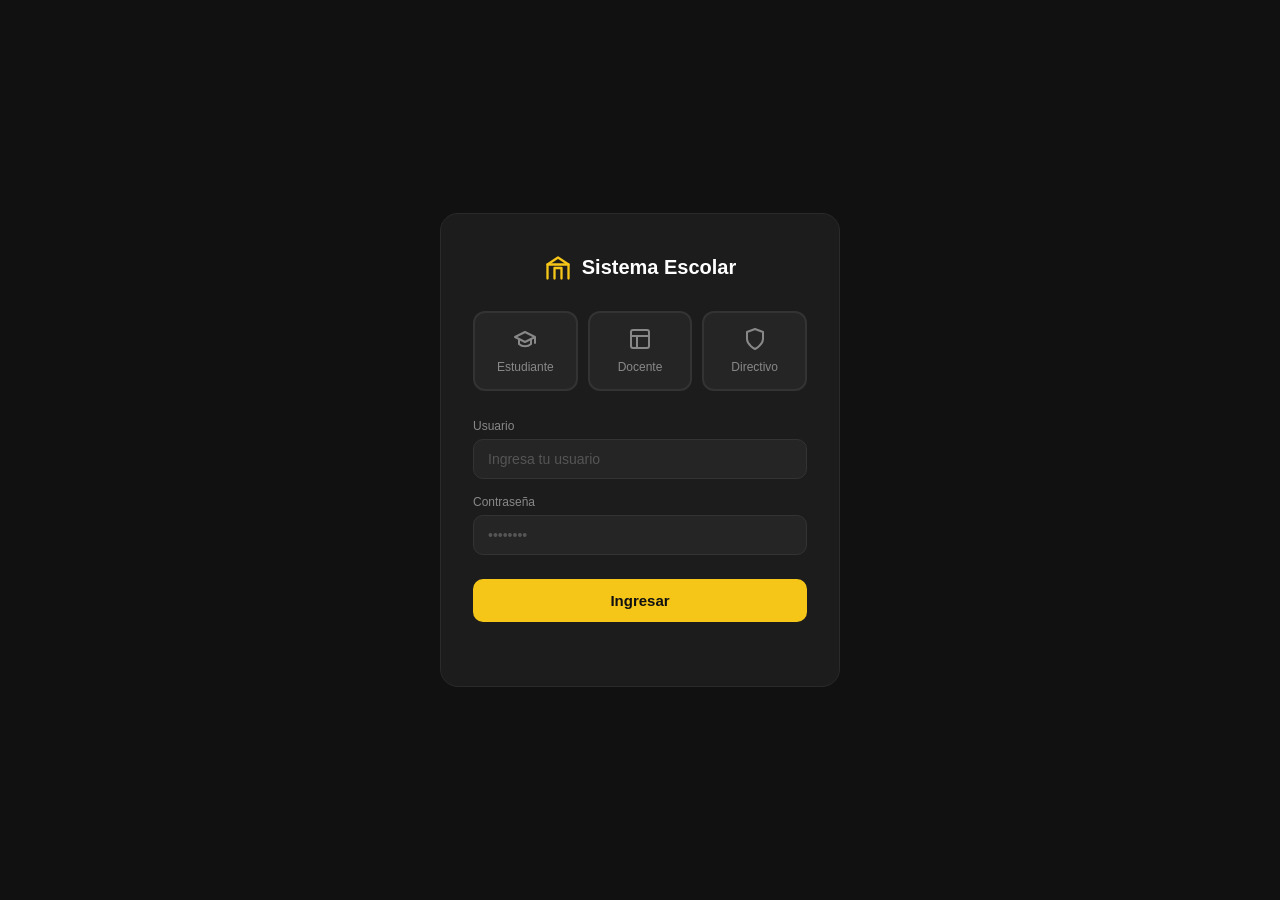
==== index.html @ c5ad1bc9 "esta vez si da" ====
<!DOCTYPE html>
<html lang="es">
<head>
    <meta charset="UTF-8">
    <meta name="viewport" content="width=device-width, initial-scale=1.0">
    <title>Sistema Escolar — Login</title>
    <link rel="stylesheet" href="styles.css">
</head>
<body>
    <div id="login" class="pantalla activa">
        <div class="caja-login">
            <div class="logo-login">
                <svg viewBox="0 0 24 24" fill="none" stroke="currentColor" stroke-width="2" stroke-linecap="round" stroke-linejoin="round">
                    <path d="M3 21V9l9-6 9 6v12"/>
                    <path d="M9 21V12h6v9"/>
                    <path d="M3 9h18"/>
                </svg>
                <span>Sistema Escolar</span>
            </div>

            <div class="roles">
                <div class="rol-btn" onclick="seleccionarRol('estudiante', this)">
                    <svg viewBox="0 0 24 24" fill="none" stroke="currentColor" stroke-width="2" stroke-linecap="round" stroke-linejoin="round">
                        <path d="M22 10v6M2 10l10-5 10 5-10 5z"/>
                        <path d="M6 12v5c3 3 9 3 12 0v-5"/>
                    </svg>
                    <span>Estudiante</span>
                </div>
                <div class="rol-btn" onclick="seleccionarRol('docente', this)">
                    <svg viewBox="0 0 24 24" fill="none" stroke="currentColor" stroke-width="2" stroke-linecap="round" stroke-linejoin="round">
                        <rect x="3" y="3" width="18" height="18" rx="2"/>
                        <path d="M3 9h18M9 21V9"/>
                    </svg>
                    <span>Docente</span>
                </div>
                <div class="rol-btn" onclick="seleccionarRol('directivo', this)">
                    <svg viewBox="0 0 24 24" fill="none" stroke="currentColor" stroke-width="2" stroke-linecap="round" stroke-linejoin="round">
                        <path d="M12 22s8-4 8-10V5l-8-3-8 3v7c0 6 8 10 8 10z"/>
                    </svg>
                    <span>Directivo</span>
                </div>
            </div>

            <div class="campo">
                <label>Usuario</label>
                <input type="text" id="usuario" placeholder="Ingresa tu usuario"/>
            </div>
            <div class="campo">
                <label>Contraseña</label>
                <input type="password" id="clave" placeholder="••••••••" onkeydown="if(event.key==='Enter')ingresar()"/>
            </div>
            <button class="btn-ingresar" onclick="ingresar()">Ingresar</button>
            <div class="error-msg" id="error-msg"></div>
        </div>
    </div>

    <script src="login.js"></script>
</body>
</html>
---- styles.css ----
* {
    box-sizing: border-box;
    margin: 0;
    padding: 0;
}

body {
    font-family: sans-serif;
    background: #111;
    color: #fff;
}

/* ── ANIMACIÓN ENTRADA ── */
@keyframes aparecer {
    from {
        opacity: 0;
        transform: translateY(14px);
    }

    to {
        opacity: 1;
        transform: translateY(0);
    }
}

/* ── PANTALLAS ── */
.pantalla {
    display: none;
    min-height: 100vh;
    background: #111;
    animation: aparecer .4s ease;
}

.pantalla.activa {
    display: flex;
}

/* LOGIN*/
#login {
    align-items: center;
    justify-content: center;
    padding: 2rem;
}

.caja-login {
    background: #1c1c1c;
    border: 1px solid #2a2a2a;
    border-radius: 18px;
    padding: 2.5rem 2rem;
    width: 100%;
    max-width: 400px;
}

.logo-login {
    display: flex;
    align-items: center;
    gap: 10px;
    justify-content: center;
    margin-bottom: 1.8rem;
}

.logo-login svg {
    color: #f5c518;
    width: 28px;
    height: 28px;
}

.logo-login span {
    font-size: 20px;
    font-weight: 700;
    color: #fff;
}

.roles {
    display: grid;
    grid-template-columns: repeat(3, 1fr);
    gap: 10px;
    margin-bottom: 1.8rem;
}

.rol-btn {
    background: #252525;
    border: 2px solid #333;
    border-radius: 12px;
    padding: 14px 8px;
    text-align: center;
    cursor: pointer;
    transition: all .25s cubic-bezier(.34, 1.56, .64, 1);
    color: #888;
}

.rol-btn:hover {
    border-color: #555;
    color: #ccc;
    transform: translateY(-3px);
}

.rol-btn.sel {
    border-color: #f5c518;
    background: #2a2500;
    color: #f5c518;
    transform: translateY(-4px);
}

.rol-btn svg {
    width: 24px;
    height: 24px;
    display: block;
    margin: 0 auto 6px;
}

.rol-btn span {
    font-size: 12px;
    font-weight: 500;
}

.campo {
    margin-bottom: 1rem;
}

.campo label {
    display: block;
    font-size: 12px;
    color: #888;
    margin-bottom: 6px;
}

.campo input {
    width: 100%;
    background: #252525;
    border: 1px solid #333;
    border-radius: 10px;
    padding: 11px 14px;
    color: #fff;
    font-size: 14px;
    outline: none;
    transition: border-color .2s;
}

.campo input:focus {
    border-color: #f5c518;
}

.campo input::placeholder {
    color: #555;
}

.btn-ingresar {
    width: 100%;
    background: #f5c518;
    color: #111;
    border: none;
    border-radius: 10px;
    padding: 13px;
    font-size: 15px;
    font-weight: 700;
    cursor: pointer;
    transition: transform .15s, background .2s;
    margin-top: .5rem;
}

.btn-ingresar:hover {
    background: #ffd740;
    transform: scale(1.02);
}

.btn-ingresar:active {
    transform: scale(0.98);
}

.error-msg {
    color: #e24b4a;
    font-size: 12px;
    text-align: center;
    margin-top: 8px;
    min-height: 16px;
}

/* DASHBOARD */
#dashboard {
    flex-direction: column;
}

/* NAVBAR */
.navbar {
    display: flex;
    align-items: center;
    justify-content: space-between;
    padding: 0 1.5rem;
    height: 54px;
    background: #0d0d0d;
    border-bottom: 1px solid #222;
    position: sticky;
    top: 0;
    z-index: 100;
}

.navbar-logo {
    display: flex;
    align-items: center;
    gap: 8px;
    font-size: 15px;
    font-weight: 700;
    color: #fff;
}

.navbar-logo svg {
    color: #f5c518;
    width: 20px;
    height: 20px;
}

.navbar-links {
    display: flex;
    gap: 2px;
    align-items: center;
}

.nav-btn {
    display: flex;
    align-items: center;
    gap: 5px;
    padding: 6px 11px;
    border-radius: 8px;
    border: none;
    background: transparent;
    color: #888;
    font-size: 13px;
    cursor: pointer;
    transition: all .2s;
}

.nav-btn:hover {
    background: #1e1e1e;
    color: #fff;
}

.nav-btn.activo-nav {
    background: #f5c518;
    color: #111;
    font-weight: 600;
}

.nav-btn svg {
    width: 14px;
    height: 14px;
    flex-shrink: 0;
}

.badge-rol {
    font-size: 11px;
    padding: 4px 10px;
    border-radius: 20px;
    font-weight: 600;
}

.badge-est {
    background: #1a2a1a;
    color: #4caf50;
}

.badge-doc {
    background: #1a1a2a;
    color: #7986cb;
}

.badge-dir {
    background: #2a1a00;
    color: #f5c518;
}

.btn-salir {
    background: transparent;
    border: 1px solid #333;
    color: #888;
    font-size: 12px;
    padding: 5px 12px;
    border-radius: 8px;
    cursor: pointer;
    transition: all .2s;
}

.btn-salir:hover {
    border-color: #e24b4a;
    color: #e24b4a;
}

/* CONTENIDO PRINCIPAL */
.contenido-principal {
    flex: 1;
}

/* VISTAS */
.vista {
    display: none;
    padding: 2rem 1.5rem;
    animation: aparecer .3s ease;
}

.vista.visible {
    display: block;
}

/* ── INICIO ── */
.hero-dash {
    text-align: center;
    padding: 3rem 1rem 2rem;
}

.hero-dash h1 {
    font-size: 42px;
    font-weight: 700;
    color: #fff;
    margin-bottom: 8px;
}

.hero-dash p {
    color: #666;
    font-size: 15px;
}

.tarjetas {
    display: grid;
    grid-template-columns: repeat(5, minmax(0, 1fr));
    gap: 14px;
    max-width: 1000px;
    margin: 2rem auto;
}

.tarjeta {
    background: #1c1c1c;
    border: 1px solid #2a2a2a;
    border-radius: 14px;
    padding: 1.4rem .9rem;
    text-align: center;
    cursor: pointer;
    transition: all .25s cubic-bezier(.34, 1.56, .64, 1);
}

.tarjeta:hover {
    transform: translateY(-6px) scale(1.02);
    border-color: #f5c518;
    background: #222;
}

.tarjeta .ico {
    width: 44px;
    height: 44px;
    border-radius: 10px;
    background: rgba(245, 197, 24, .1);
    display: flex;
    align-items: center;
    justify-content: center;
    margin: 0 auto .75rem;
    transition: all .3s;
}

.tarjeta:hover .ico {
    background: rgba(245, 197, 24, .2);
    transform: rotate(-6deg) scale(1.1);
}

.tarjeta .ico svg {
    color: #f5c518;
    width: 20px;
    height: 20px;
}

.tarjeta h3 {
    font-size: 13px;
    font-weight: 600;
    color: #fff;
    margin-bottom: 5px;
}

.tarjeta p {
    font-size: 11px;
    color: #666;
    line-height: 1.4;
}

/* ── ENCERES ── */
.enc-titulo {
    font-size: 20px;
    font-weight: 700;
    color: #fff;
    margin-bottom: .3rem;
}

.enc-sub {
    font-size: 13px;
    color: #666;
    margin-bottom: 1.5rem;
}

.selector-salon {
    display: flex;
    align-items: center;
    gap: 10px;
    margin-bottom: 1.5rem;
}

.selector-salon label {
    font-size: 13px;
    color: #888;
}

.selector-salon select {
    background: #1c1c1c;
    border: 1px solid #333;
    color: #fff;
    border-radius: 8px;
    padding: 7px 12px;
    font-size: 13px;
    cursor: pointer;
    outline: none;
}

.selector-salon select:focus {
    border-color: #f5c518;
}

.tabla-enc {
    width: 100%;
    border-collapse: collapse;
}

.tabla-enc th {
    text-align: left;
    padding: 10px 14px;
    font-size: 12px;
    color: #666;
    font-weight: 500;
    border-bottom: 1px solid #222;
}

.tabla-enc td {
    padding: 12px 14px;
    font-size: 13px;
    color: #ccc;
    border-bottom: 1px solid #1e1e1e;
}

.tabla-enc tr:hover td {
    background: #1a1a1a;
}

.cant-badge {
    display: inline-block;
    background: #252525;
    border: 1px solid #333;
    border-radius: 6px;
    padding: 3px 10px;
    font-size: 12px;
    color: #fff;
    font-weight: 500;
    min-width: 36px;
    text-align: center;
}

.est-ok {
    color: #4caf50;
    font-size: 12px;
}

.est-baj {
    color: #f5c518;
    font-size: 12px;
}

.est-cri {
    color: #e24b4a;
    font-size: 12px;
}

.input-cant {
    background: #252525;
    border: 1px solid #333;
    color: #fff;
    border-radius: 6px;
    padding: 4px 8px;
    font-size: 12px;
    width: 60px;
    text-align: center;
}

.btn-grd {
    background: #f5c518;
    color: #111;
    border: none;
    border-radius: 6px;
    padding: 4px 10px;
    font-size: 12px;
    font-weight: 600;
    cursor: pointer;
}

.btn-eli {
    background: transparent;
    border: 1px solid #e24b4a;
    color: #e24b4a;
    border-radius: 6px;
    padding: 4px 10px;
    font-size: 12px;
    cursor: pointer;
    transition: background .2s;
}

.btn-eli:hover {
    background: #e24b4a;
    color: #fff;
}

.hist-titulo {
    font-size: 13px;
    font-weight: 600;
    color: #888;
    margin: 1.5rem 0 .8rem;
}

.hist-item {
    background: #1c1c1c;
    border: 1px solid #2a2a2a;
    border-radius: 10px;
    padding: 12px 14px;
    margin-bottom: 8px;
    display: flex;
    justify-content: space-between;
    align-items: center;
}

.hist-info {
    font-size: 12px;
    color: #ccc;
}

.hist-info strong {
    color: #f5c518;
}

.hist-hora {
    font-size: 11px;
    color: #555;
}

/* ── INFORMACIÓN ── */
.info-subtabs {
    display: flex;
    gap: 10px;
    margin-bottom: 1.5rem;
}

.info-tab {
    padding: 8px 20px;
    border-radius: 10px;
    border: 1px solid #333;
    background: #1c1c1c;
    color: #888;
    font-size: 13px;
    cursor: pointer;
    transition: all .2s;
}

.info-tab:hover {
    border-color: #555;
    color: #fff;
}

.info-tab.activo-tab {
    background: #f5c518;
    color: #111;
    border-color: #f5c518;
    font-weight: 600;
}

.info-panel {
    display: none;
    animation: aparecer .3s ease;
}

.info-panel.visible {
    display: block;
}

/* Estadísticas */
.stats-grid {
    display: grid;
    grid-template-columns: repeat(3, minmax(0, 1fr));
    gap: 16px;
    margin-bottom: 2rem;
}

.stat-card {
    background: #1c1c1c;
    border: 1px solid #2a2a2a;
    border-radius: 14px;
    padding: 1.25rem;
}

.stat-card h4 {
    font-size: 12px;
    color: #666;
    margin-bottom: 1rem;
    font-weight: 500;
}

.stat-item {
    display: flex;
    align-items: center;
    justify-content: space-between;
    margin-bottom: 10px;
}

.stat-nombre {
    font-size: 13px;
    color: #ccc;
}

.stat-barra-wrap {
    flex: 1;
    margin: 0 10px;
    height: 6px;
    background: #252525;
    border-radius: 3px;
    overflow: hidden;
}

.stat-barra {
    height: 100%;
    border-radius: 3px;
    transition: width .6s ease;
}

.barra-usado {
    background: #f5c518;
}

.barra-dañado {
    background: #e24b4a;
}

.barra-solic {
    background: #4caf50;
}

.stat-val {
    font-size: 12px;
    color: #888;
    min-width: 30px;
    text-align: right;
}

/* Leyes */
.ley-item {
    background: #1c1c1c;
    border: 1px solid #2a2a2a;
    border-radius: 12px;
    padding: 1.25rem;
    margin-bottom: 12px;
}

.ley-num {
    font-size: 11px;
    color: #f5c518;
    font-weight: 600;
    margin-bottom: 6px;
}

.ley-titulo {
    font-size: 14px;
    font-weight: 600;
    color: #fff;
    margin-bottom: 6px;
}

.ley-desc {
    font-size: 13px;
    color: #888;
    line-height: 1.6;
}

/* ── SUGERENCIAS ── */
.sug-titulo {
    font-size: 20px;
    font-weight: 700;
    color: #fff;
    margin-bottom: .3rem;
}

.sug-sub {
    font-size: 13px;
    color: #666;
    margin-bottom: 1.5rem;
}

.form-sug {
    background: #1c1c1c;
    border: 1px solid #2a2a2a;
    border-radius: 14px;
    padding: 1.5rem;
    max-width: 640px;
    margin-bottom: 1.5rem;
}

.form-sug h3 {
    font-size: 15px;
    font-weight: 600;
    color: #fff;
    margin-bottom: 1rem;
}

.form-grupo {
    margin-bottom: 1rem;
}

.form-grupo label {
    display: block;
    font-size: 12px;
    color: #888;
    margin-bottom: 6px;
}

.form-grupo input,
.form-grupo textarea {
    width: 100%;
    background: #252525;
    border: 1px solid #333;
    color: #fff;
    border-radius: 10px;
    padding: 10px 14px;
    font-size: 13px;
    outline: none;
    font-family: sans-serif;
    transition: border-color .2s;
    resize: vertical;
}

.form-grupo input:focus,
.form-grupo textarea:focus {
    border-color: #f5c518;
}

.form-grupo input::placeholder,
.form-grupo textarea::placeholder {
    color: #555;
}

.fila-dos {
    display: grid;
    grid-template-columns: 1fr 1fr;
    gap: 12px;
}

.btn-enviar {
    background: #f5c518;
    color: #111;
    border: none;
    border-radius: 10px;
    padding: 11px 24px;
    font-size: 14px;
    font-weight: 700;
    cursor: pointer;
    transition: transform .15s, background .2s;
}

.btn-enviar:hover {
    background: #ffd740;
    transform: scale(1.02);
}

.btn-enviar:active {
    transform: scale(0.98);
}

.separador {
    border: none;
    border-top: 1px solid #222;
    margin: 1.5rem 0;
}

/* Soporte técnico */
.soporte-box {
    background: #1c1c1c;
    border: 1px solid #2a2a2a;
    border-radius: 14px;
    padding: 1.5rem;
    max-width: 640px;
}

.soporte-box h3 {
    font-size: 15px;
    font-weight: 600;
    color: #fff;
    margin-bottom: .4rem;
}

.soporte-box p {
    font-size: 12px;
    color: #666;
    margin-bottom: 1.2rem;
}

.upload-area {
    border: 2px dashed #333;
    border-radius: 10px;
    padding: 1.5rem;
    text-align: center;
    cursor: pointer;
    transition: border-color .2s;
    margin-bottom: 1rem;
}

.upload-area:hover {
    border-color: #f5c518;
}

.upload-area svg {
    color: #555;
    width: 28px;
    height: 28px;
    margin-bottom: 8px;
}

.upload-area p {
    font-size: 12px;
    color: #666;
    margin: 0;
}

.upload-area input {
    display: none;
}

.archivos-lista {
    font-size: 12px;
    color: #888;
    margin-bottom: 1rem;
    min-height: 16px;
}

.msg-enviado {
    background: #1a2a1a;
    border: 1px solid #2a4a2a;
    border-radius: 10px;
    padding: 12px 16px;
    font-size: 13px;
    color: #4caf50;
    display: none;
    margin-top: 1rem;
}

/* ── PIE DE PÁGINA ── */
.footer {
    background: #0d0d0d;
    border-top: 1px solid #1e1e1e;
    padding: 2rem 1.5rem 1.5rem;
    display: grid;
    grid-template-columns: repeat(3, minmax(0, 1fr));
    gap: 2rem;
}

.footer-seccion h4 {
    font-size: 13px;
    font-weight: 600;
    color: #f5c518;
    margin-bottom: .8rem;
}

.footer-seccion p,
.footer-seccion a {
    font-size: 12px;
    color: #666;
    line-height: 1.7;
    text-decoration: none;
    display: block;
}

.footer-seccion a:hover {
    color: #ccc;
}

.footer-redes {
    display: flex;
    gap: 10px;
    margin-top: .5rem;
}

.red-btn {
    display: flex;
    align-items: center;
    gap: 6px;
    padding: 6px 12px;
    border: 1px solid #2a2a2a;
    border-radius: 8px;
    font-size: 12px;
    color: #888;
    cursor: pointer;
    background: transparent;
    transition: all .2s;
}

.red-btn:hover {
    border-color: #555;
    color: #fff;
}

.red-btn svg {
    width: 14px;
    height: 14px;
}

.footer-bottom {
    text-align: center;
    padding-top: 1.5rem;
    margin-top: 1.5rem;
    border-top: 1px solid #1e1e1e;
    font-size: 11px;
    color: #444;
}

/* RESPONSIVE */
@media (max-width: 700px) {
    .tarjetas {
        grid-template-columns: repeat(2, 1fr);
    }

    .stats-grid {
        grid-template-columns: 1fr;
    }

    .footer {
        grid-template-columns: 1fr;
    }

    .fila-dos {
        grid-template-columns: 1fr;
    }

    .hero-dash h1 {
        font-size: 28px;
    }
}
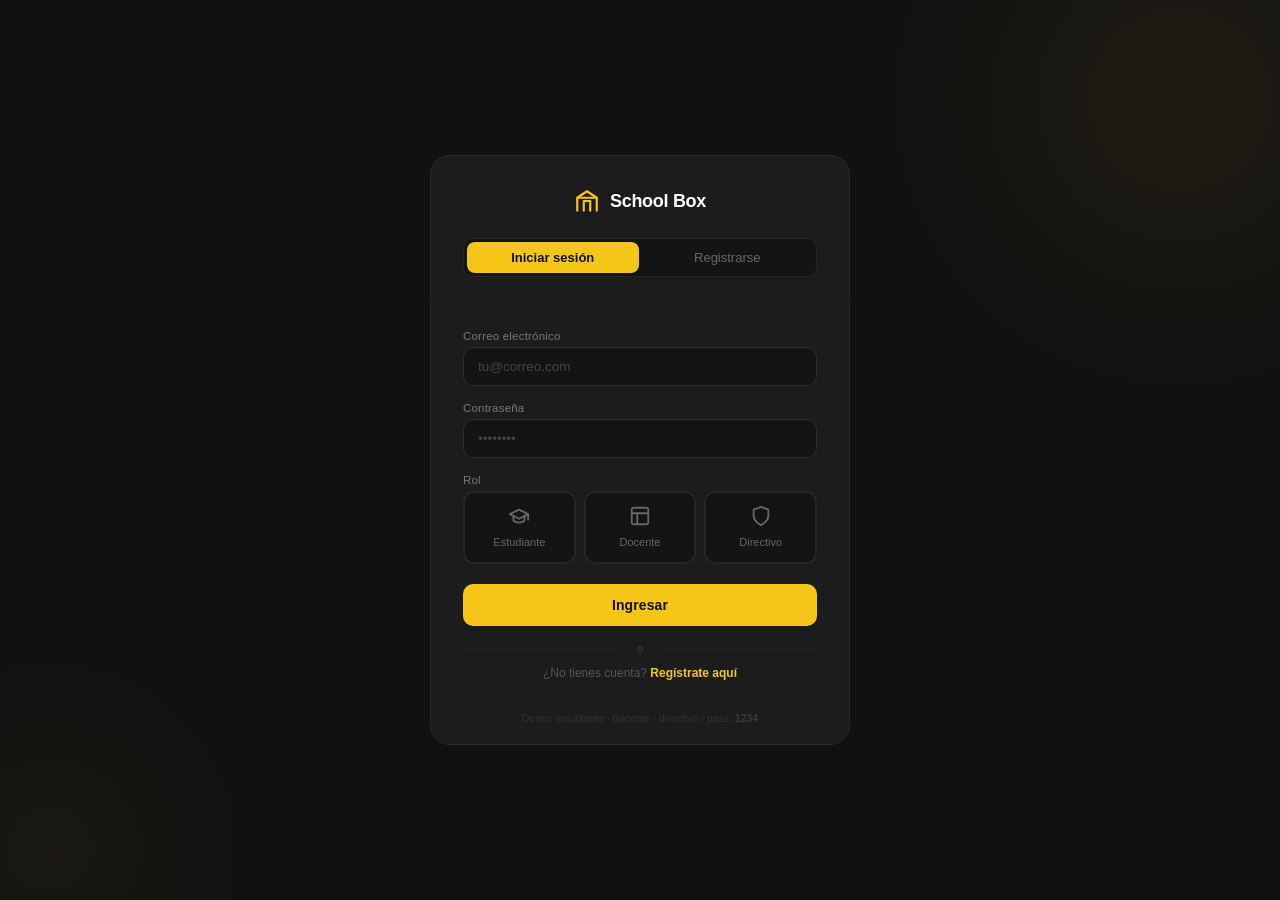
==== commit 37b1d345: "Correccion de Inicio de sesion" ====
--- a/index.html
+++ b/index.html
@@ -3,57 +3,498 @@
 <head>
     <meta charset="UTF-8">
     <meta name="viewport" content="width=device-width, initial-scale=1.0">
-    <title>Sistema Escolar — Login</title>
+    <title>School Box — Acceso</title>
     <link rel="stylesheet" href="styles.css">
+    <style>
+        /* ── LAYOUT AUTH ── */
+        #auth-screen {
+            min-height: 100vh;
+            background: #111;
+            display: flex;
+            align-items: center;
+            justify-content: center;
+            padding: 2rem 1rem;
+            position: relative;
+            overflow: hidden;
+        }
+
+        /* Fondo decorativo */
+        #auth-screen::before {
+            content: '';
+            position: absolute;
+            width: 600px; height: 600px;
+            border-radius: 50%;
+            background: radial-gradient(circle, rgba(245,197,24,.06) 0%, transparent 70%);
+            top: -200px; right: -200px;
+            pointer-events: none;
+        }
+        #auth-screen::after {
+            content: '';
+            position: absolute;
+            width: 400px; height: 400px;
+            border-radius: 50%;
+            background: radial-gradient(circle, rgba(245,197,24,.04) 0%, transparent 70%);
+            bottom: -150px; left: -150px;
+            pointer-events: none;
+        }
+
+        /* ── TARJETA PRINCIPAL ── */
+        .auth-card {
+            background: #1c1c1c;
+            border: 1px solid #2a2a2a;
+            border-radius: 20px;
+            width: 100%;
+            max-width: 420px;
+            overflow: hidden;
+            position: relative;
+            z-index: 1;
+            animation: aparecer .4s ease;
+        }
+
+        @keyframes aparecer {
+            from { opacity: 0; transform: translateY(18px); }
+            to   { opacity: 1; transform: translateY(0); }
+        }
+
+        /* ── HEADER DE LA TARJETA ── */
+        .auth-header {
+            padding: 2rem 2rem 1.5rem;
+            border-bottom: 1px solid #222;
+            text-align: center;
+        }
+
+        .auth-logo {
+            display: flex;
+            align-items: center;
+            justify-content: center;
+            gap: 10px;
+            margin-bottom: 1.5rem;
+        }
+
+        .auth-logo svg {
+            color: #f5c518;
+            width: 26px; height: 26px;
+        }
+
+        .auth-logo span {
+            font-size: 18px;
+            font-weight: 700;
+            color: #fff;
+            letter-spacing: -.3px;
+        }
+
+        /* ── TABS LOGIN / REGISTRO ── */
+        .auth-tabs {
+            display: grid;
+            grid-template-columns: 1fr 1fr;
+            background: #141414;
+            border: 1px solid #252525;
+            border-radius: 10px;
+            padding: 3px;
+            gap: 3px;
+        }
+
+        .auth-tab {
+            padding: 8px 0;
+            border: none;
+            border-radius: 8px;
+            background: transparent;
+            color: #666;
+            font-size: 13px;
+            font-weight: 500;
+            cursor: pointer;
+            transition: all .2s;
+        }
+
+        .auth-tab.activo {
+            background: #f5c518;
+            color: #111;
+            font-weight: 700;
+        }
+
+        .auth-tab:not(.activo):hover {
+            color: #ccc;
+        }
+
+        /* ── BODY FORMULARIO ── */
+        .auth-body {
+            padding: 1.75rem 2rem 2rem;
+        }
+
+        /* ── CAMPOS ── */
+        .campo-auth {
+            margin-bottom: 1rem;
+        }
+
+        .campo-auth label {
+            display: block;
+            font-size: 11.5px;
+            color: #777;
+            margin-bottom: 5px;
+            font-weight: 500;
+            letter-spacing: .2px;
+        }
+
+        .campo-auth input,
+        .campo-auth select {
+            width: 100%;
+            background: #141414;
+            border: 1px solid #2e2e2e;
+            border-radius: 10px;
+            padding: 11px 14px;
+            color: #fff;
+            font-size: 13.5px;
+            outline: none;
+            transition: border-color .2s, box-shadow .2s;
+            font-family: sans-serif;
+            -webkit-appearance: none;
+        }
+
+        .campo-auth input:focus,
+        .campo-auth select:focus {
+            border-color: #f5c518;
+            box-shadow: 0 0 0 3px rgba(245,197,24,.08);
+        }
+
+        .campo-auth input::placeholder {
+            color: #444;
+        }
+
+        .campo-auth select {
+            cursor: pointer;
+            background-image: url("data:image/svg+xml,%3Csvg xmlns='http://www.w3.org/2000/svg' width='12' height='12' viewBox='0 0 24 24' fill='none' stroke='%23666' stroke-width='2'%3E%3Cpolyline points='6 9 12 15 18 9'/%3E%3C/svg%3E");
+            background-repeat: no-repeat;
+            background-position: right 12px center;
+            padding-right: 36px;
+        }
+
+        .campo-auth select option {
+            background: #1c1c1c;
+            color: #fff;
+        }
+
+        /* ── SELECTOR DE ROL (solo login) ── */
+        .roles-grid {
+            display: grid;
+            grid-template-columns: repeat(3, 1fr);
+            gap: 8px;
+            margin-bottom: 1rem;
+        }
+
+        .rol-card {
+            background: #141414;
+            border: 2px solid #252525;
+            border-radius: 11px;
+            padding: 12px 6px;
+            text-align: center;
+            cursor: pointer;
+            transition: all .22s cubic-bezier(.34,1.56,.64,1);
+            color: #666;
+        }
+
+        .rol-card:hover {
+            border-color: #444;
+            color: #ccc;
+            transform: translateY(-2px);
+        }
+
+        .rol-card.sel {
+            border-color: #f5c518;
+            background: #1f1b00;
+            color: #f5c518;
+            transform: translateY(-3px);
+        }
+
+        .rol-card svg {
+            width: 22px; height: 22px;
+            display: block;
+            margin: 0 auto 5px;
+        }
+
+        .rol-card span {
+            font-size: 11px;
+            font-weight: 500;
+        }
+
+        /* ── CÓDIGO DE ACCESO (registro) ── */
+        .codigo-box {
+            background: #1a1500;
+            border: 1px solid #3a2e00;
+            border-radius: 10px;
+            padding: 12px 14px;
+            margin-bottom: 1rem;
+        }
+
+        .codigo-box label {
+            display: block;
+            font-size: 11.5px;
+            color: #c49a00;
+            margin-bottom: 6px;
+            font-weight: 600;
+        }
+
+        .codigo-box input {
+            width: 100%;
+            background: #111;
+            border: 1px solid #3a2e00;
+            border-radius: 8px;
+            padding: 10px 12px;
+            color: #fff;
+            font-size: 13px;
+            outline: none;
+            transition: border-color .2s;
+            font-family: monospace;
+            letter-spacing: 1px;
+        }
+
+        .codigo-box input:focus {
+            border-color: #f5c518;
+        }
+
+        .codigo-box input::placeholder {
+            color: #3a2e00;
+            letter-spacing: 0;
+            font-family: sans-serif;
+        }
+
+        .codigo-hint {
+            font-size: 11px;
+            color: #7a6200;
+            margin-top: 6px;
+        }
+
+        /* ── BOTÓN PRINCIPAL ── */
+        .btn-auth {
+            width: 100%;
+            background: #f5c518;
+            color: #111;
+            border: none;
+            border-radius: 10px;
+            padding: 13px;
+            font-size: 14px;
+            font-weight: 700;
+            cursor: pointer;
+            transition: transform .15s, background .2s, box-shadow .2s;
+            margin-top: .25rem;
+            letter-spacing: .1px;
+        }
+
+        .btn-auth:hover {
+            background: #ffd740;
+            transform: scale(1.02);
+            box-shadow: 0 4px 20px rgba(245,197,24,.2);
+        }
+
+        .btn-auth:active {
+            transform: scale(.98);
+        }
+
+        .btn-auth:disabled {
+            opacity: .5;
+            cursor: not-allowed;
+            transform: none;
+        }
+
+        /* ── MENSAJE DE ERROR / ÉXITO ── */
+        .msg-error {
+            background: rgba(226,75,74,.1);
+            border: 1px solid rgba(226,75,74,.3);
+            color: #e24b4a;
+            font-size: 12px;
+            padding: 10px 14px;
+            border-radius: 9px;
+            margin-bottom: 1rem;
+            display: none;
+        }
+
+        .msg-ok {
+            background: rgba(76,175,80,.1);
+            border: 1px solid rgba(76,175,80,.3);
+            color: #4caf50;
+            font-size: 12px;
+            padding: 10px 14px;
+            border-radius: 9px;
+            margin-bottom: 1rem;
+            display: none;
+        }
+
+        /* ── SEPARADOR ── */
+        .divider-auth {
+            text-align: center;
+            font-size: 11px;
+            color: #444;
+            margin: 1rem 0 .75rem;
+            position: relative;
+        }
+
+        .divider-auth::before,
+        .divider-auth::after {
+            content: '';
+            position: absolute;
+            top: 50%;
+            width: calc(50% - 20px);
+            height: 1px;
+            background: #222;
+        }
+
+        .divider-auth::before { left: 0; }
+        .divider-auth::after  { right: 0; }
+
+        /* ── SPINNER ── */
+        @keyframes spin { to { transform: rotate(360deg); } }
+        .spinner {
+            display: inline-block;
+            width: 14px; height: 14px;
+            border: 2px solid rgba(17,17,17,.3);
+            border-top-color: #111;
+            border-radius: 50%;
+            animation: spin .7s linear infinite;
+            vertical-align: middle;
+            margin-right: 6px;
+        }
+
+        /* ── USUARIOS LOCALES (info pie) ── */
+        .creds-footer {
+            text-align: center;
+            font-size: 10.5px;
+            color: #333;
+            padding: 0 2rem 1.25rem;
+        }
+
+        /* ── RESPONSIVE ── */
+        @media (max-width: 480px) {
+            .auth-body { padding: 1.5rem 1.25rem 1.5rem; }
+            .auth-header { padding: 1.5rem 1.25rem 1.25rem; }
+        }
+    </style>
 </head>
 <body>
-    <div id="login" class="pantalla activa">
-        <div class="caja-login">
-            <div class="logo-login">
+
+<div id="auth-screen">
+    <div class="auth-card">
+
+        <!-- CABECERA -->
+        <div class="auth-header">
+            <div class="auth-logo">
                 <svg viewBox="0 0 24 24" fill="none" stroke="currentColor" stroke-width="2" stroke-linecap="round" stroke-linejoin="round">
                     <path d="M3 21V9l9-6 9 6v12"/>
                     <path d="M9 21V12h6v9"/>
                     <path d="M3 9h18"/>
                 </svg>
-                <span>Sistema Escolar</span>
-            </div>
-
-            <div class="roles">
-                <div class="rol-btn" onclick="seleccionarRol('estudiante', this)">
-                    <svg viewBox="0 0 24 24" fill="none" stroke="currentColor" stroke-width="2" stroke-linecap="round" stroke-linejoin="round">
-                        <path d="M22 10v6M2 10l10-5 10 5-10 5z"/>
-                        <path d="M6 12v5c3 3 9 3 12 0v-5"/>
-                    </svg>
-                    <span>Estudiante</span>
+                <span>School Box</span>
+            </div>
+            <div class="auth-tabs">
+                <button class="auth-tab activo" id="tab-login" onclick="cambiarTab('login')">Iniciar sesión</button>
+                <button class="auth-tab" id="tab-registro" onclick="cambiarTab('registro')">Registrarse</button>
+            </div>
+        </div>
+
+        <!-- ══════════ FORMULARIO LOGIN ══════════ -->
+        <div class="auth-body" id="form-login">
+
+            <div id="err-login" class="msg-error"></div>
+
+            <div class="campo-auth">
+                <label>Correo electrónico</label>
+                <input type="email" id="login-email" placeholder="tu@correo.com" onkeydown="if(event.key==='Enter')hacerLogin()"/>
+            </div>
+
+            <div class="campo-auth">
+                <label>Contraseña</label>
+                <input type="password" id="login-pass" placeholder="••••••••" onkeydown="if(event.key==='Enter')hacerLogin()"/>
+            </div>
+
+            <div class="campo-auth">
+                <label>Rol</label>
+                <div class="roles-grid">
+                    <div class="rol-card" id="rol-estudiante" onclick="selRol('estudiante',this)">
+                        <svg viewBox="0 0 24 24" fill="none" stroke="currentColor" stroke-width="2" stroke-linecap="round" stroke-linejoin="round">
+                            <path d="M22 10v6M2 10l10-5 10 5-10 5z"/>
+                            <path d="M6 12v5c3 3 9 3 12 0v-5"/>
+                        </svg>
+                        <span>Estudiante</span>
+                    </div>
+                    <div class="rol-card" id="rol-docente" onclick="selRol('docente',this)">
+                        <svg viewBox="0 0 24 24" fill="none" stroke="currentColor" stroke-width="2" stroke-linecap="round" stroke-linejoin="round">
+                            <rect x="3" y="3" width="18" height="18" rx="2"/>
+                            <path d="M3 9h18M9 21V9"/>
+                        </svg>
+                        <span>Docente</span>
+                    </div>
+                    <div class="rol-card" id="rol-directivo" onclick="selRol('directivo',this)">
+                        <svg viewBox="0 0 24 24" fill="none" stroke="currentColor" stroke-width="2" stroke-linecap="round" stroke-linejoin="round">
+                            <path d="M12 22s8-4 8-10V5l-8-3-8 3v7c0 6 8 10 8 10z"/>
+                        </svg>
+                        <span>Directivo</span>
+                    </div>
                 </div>
-                <div class="rol-btn" onclick="seleccionarRol('docente', this)">
-                    <svg viewBox="0 0 24 24" fill="none" stroke="currentColor" stroke-width="2" stroke-linecap="round" stroke-linejoin="round">
-                        <rect x="3" y="3" width="18" height="18" rx="2"/>
-                        <path d="M3 9h18M9 21V9"/>
-                    </svg>
-                    <span>Docente</span>
-                </div>
-                <div class="rol-btn" onclick="seleccionarRol('directivo', this)">
-                    <svg viewBox="0 0 24 24" fill="none" stroke="currentColor" stroke-width="2" stroke-linecap="round" stroke-linejoin="round">
-                        <path d="M12 22s8-4 8-10V5l-8-3-8 3v7c0 6 8 10 8 10z"/>
-                    </svg>
-                    <span>Directivo</span>
-                </div>
-            </div>
-
-            <div class="campo">
-                <label>Usuario</label>
-                <input type="text" id="usuario" placeholder="Ingresa tu usuario"/>
-            </div>
-            <div class="campo">
-                <label>Contraseña</label>
-                <input type="password" id="clave" placeholder="••••••••" onkeydown="if(event.key==='Enter')ingresar()"/>
-            </div>
-            <button class="btn-ingresar" onclick="ingresar()">Ingresar</button>
-            <div class="error-msg" id="error-msg"></div>
+            </div>
+
+            <button class="btn-auth" id="btn-login" onclick="hacerLogin()">Ingresar</button>
+
+            <div class="divider-auth">o</div>
+
+            <p style="text-align:center;font-size:12px;color:#555;">
+                ¿No tienes cuenta?
+                <button onclick="cambiarTab('registro')" style="background:none;border:none;color:#f5c518;font-size:12px;font-weight:600;cursor:pointer;padding:0;">Regístrate aquí</button>
+            </p>
         </div>
+
+        <!-- ══════════ FORMULARIO REGISTRO ══════════ -->
+        <div class="auth-body" id="form-registro" style="display:none;">
+
+            <div id="err-registro" class="msg-error"></div>
+            <div id="ok-registro" class="msg-ok"></div>
+
+            <div class="campo-auth">
+                <label>Nombre completo</label>
+                <input type="text" id="reg-nombre" placeholder="Juan Pérez"/>
+            </div>
+
+            <div class="campo-auth">
+                <label>Correo electrónico</label>
+                <input type="email" id="reg-email" placeholder="tu@correo.com"/>
+            </div>
+
+            <div class="campo-auth">
+                <label>Contraseña <span style="color:#444;font-size:10px;">(mín. 6 caracteres)</span></label>
+                <input type="password" id="reg-pass" placeholder="••••••••"/>
+            </div>
+
+            <div class="campo-auth">
+                <label>Rol</label>
+                <select id="reg-rol" onchange="onCambioRol()">
+                    <option value="estudiante">🎓 Estudiante</option>
+                    <option value="docente">👨‍🏫 Docente</option>
+                    <option value="directivo">👔 Directivo</option>
+                </select>
+            </div>
+
+            <!-- Código de acceso (solo docente / directivo) -->
+            <div class="codigo-box" id="box-codigo" style="display:none;">
+                <label id="codigo-label">🔐 Código de acceso</label>
+                <input type="text" id="reg-codigo" placeholder="Ingresa el código"/>
+                <p class="codigo-hint" id="codigo-hint">Necesitas un código especial para este rol</p>
+            </div>
+
+            <button class="btn-auth" id="btn-registro" onclick="hacerRegistro()">Crear cuenta</button>
+
+            <div class="divider-auth">o</div>
+
+            <p style="text-align:center;font-size:12px;color:#555;">
+                ¿Ya tienes cuenta?
+                <button onclick="cambiarTab('login')" style="background:none;border:none;color:#f5c518;font-size:12px;font-weight:600;cursor:pointer;padding:0;">Inicia sesión</button>
+            </p>
+        </div>
+
+        <!-- PIE: credenciales de demo -->
+        <div class="creds-footer">
+            Demo: estudiante · docente · directivo / pass: <strong style="color:#3a3a3a;">1234</strong>
+        </div>
+
     </div>
-
-    <script src="login.js"></script>
+</div>
+
+<script src="login.js"></script>
 </body>
 </html>
--- a/styles.css
+++ b/styles.css
@@ -918,25 +918,190 @@
     color: #444;
 }
 
-/* RESPONSIVE */
-@media (max-width: 700px) {
+/* ══════════════════════════════════════════════
+   RESPONSIVE
+   ══════════════════════════════════════════════ */
+
+/* ── TABLET (≤ 900px) ── */
+@media (max-width: 900px) {
+    /* Navbar: ocultar textos de botones, solo iconos */
+    .nav-btn span {
+        display: none;
+    }
+
+    .nav-btn {
+        padding: 6px 8px;
+    }
+
+    /* Tarjetas: 3 columnas en tablet */
+    .tarjetas {
+        grid-template-columns: repeat(3, 1fr);
+    }
+
+    /* Stats: 2 columnas */
+    .stats-grid {
+        grid-template-columns: repeat(2, 1fr);
+    }
+
+    /* Footer: 2 columnas */
+    .footer {
+        grid-template-columns: repeat(2, 1fr);
+    }
+}
+
+/* ── MÓVIL (≤ 640px) ── */
+@media (max-width: 640px) {
+
+    /* --- NAVBAR --- */
+    .navbar {
+        padding: 0 1rem;
+        height: 50px;
+    }
+
+    .navbar-logo span {
+        font-size: 13px;
+    }
+
+    .badge-rol {
+        display: none; /* Se oculta en móvil para ahorrar espacio */
+    }
+
+    .btn-salir {
+        font-size: 11px;
+        padding: 4px 8px;
+    }
+
+    /* --- VISTAS --- */
+    .vista {
+        padding: 1.25rem 1rem;
+    }
+
+    /* --- HERO --- */
+    .hero-dash {
+        padding: 2rem .5rem 1rem;
+    }
+
+    .hero-dash h1 {
+        font-size: 26px;
+    }
+
+    .hero-dash p {
+        font-size: 13px;
+    }
+
+    /* --- TARJETAS: 2 columnas en móvil --- */
     .tarjetas {
         grid-template-columns: repeat(2, 1fr);
-    }
-
+        gap: 10px;
+        margin: 1.25rem auto;
+    }
+
+    .tarjeta {
+        padding: 1rem .7rem;
+    }
+
+    .tarjeta h3 {
+        font-size: 12px;
+    }
+
+    /* --- ENCERES --- */
+    .selector-salon {
+        flex-wrap: wrap;
+        gap: 8px;
+    }
+
+    /* Tabla scrollable horizontalmente en móvil */
+    .tabla-enc {
+        display: block;
+        overflow-x: auto;
+        -webkit-overflow-scrolling: touch;
+        white-space: nowrap;
+    }
+
+    /* Historial */
+    .hist-item {
+        flex-direction: column;
+        align-items: flex-start;
+        gap: 6px;
+    }
+
+    /* --- INFORMACIÓN --- */
+    .info-subtabs {
+        flex-wrap: wrap;
+        gap: 8px;
+    }
+
+    .info-tab {
+        padding: 7px 14px;
+        font-size: 12px;
+    }
+
+    /* Stats: 1 columna */
     .stats-grid {
         grid-template-columns: 1fr;
     }
 
+    /* --- SUGERENCIAS --- */
+    .sug-titulo {
+        font-size: 17px;
+    }
+
+    .fila-dos {
+        grid-template-columns: 1fr;
+    }
+
+    .form-sug,
+    .soporte-box {
+        padding: 1.1rem 1rem;
+    }
+
+    /* --- FOOTER: 1 columna --- */
     .footer {
         grid-template-columns: 1fr;
-    }
-
-    .fila-dos {
-        grid-template-columns: 1fr;
+        gap: 1.5rem;
+        padding: 1.5rem 1rem 1rem;
+    }
+
+    .footer-redes {
+        flex-wrap: wrap;
+    }
+
+    /* --- LOGIN --- */
+    .caja-login {
+        padding: 2rem 1.25rem;
+    }
+
+    .roles {
+        grid-template-columns: repeat(3, 1fr);
+        gap: 8px;
+    }
+
+    .rol-btn {
+        padding: 12px 6px;
+    }
+
+    .rol-btn span {
+        font-size: 11px;
+    }
+}
+
+/* ── MÓVIL PEQUEÑO (≤ 380px) ── */
+@media (max-width: 380px) {
+    .tarjetas {
+        grid-template-columns: 1fr 1fr;
+        gap: 8px;
+    }
+
+    .roles {
+        grid-template-columns: 1fr 1fr 1fr;
     }
 
     .hero-dash h1 {
-        font-size: 28px;
+        font-size: 22px;
+    }
+
+    .nav-btn svg {
+        width: 16px;
+        height: 16px;
     }
 }
